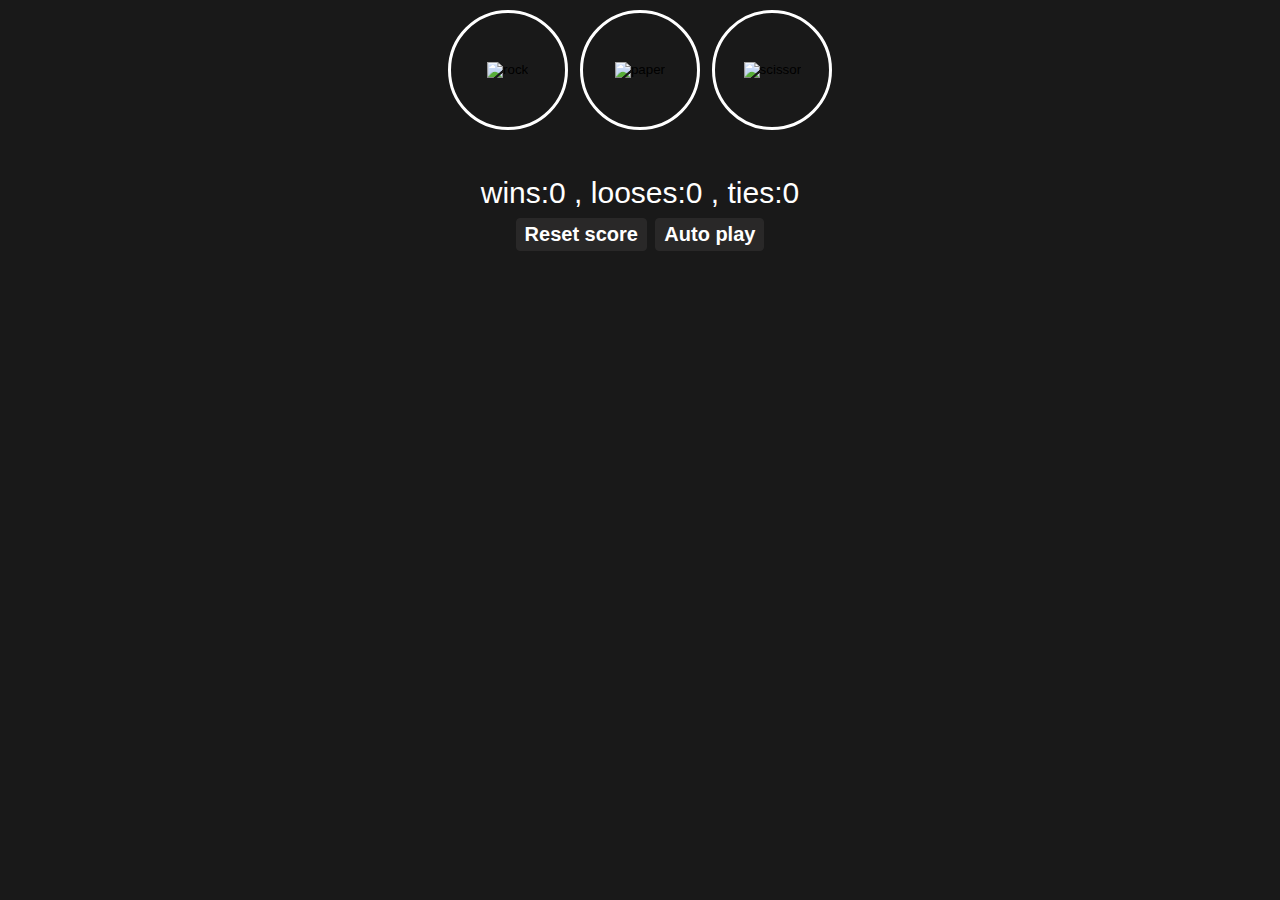
==== index.html @ 9066e289 "adding first file" ====
<!DOCTYPE html>
<html lang="en">
<head>
    <meta charset="UTF-8">
    <meta name="viewport" content="width=device-width, initial-scale=1.0">
    <title>Rock-Paper-Scissors</title>
<style>
    body{
    background-color: rgb(25,25,25);
    color:white;
    font-family:arial;
    font-size:30px;
    font-weight:bold;
    display: flex;
    align-items: center;
    justify-content: center;
}
.buttons-emoji{
    height:60px;
    width:60px;
}
.move-button{
    height:110px;
    width:110px;
    background:transparent;
    border:none;
    border:3px solid white;
    border-radius:50%;
    margin-right:10px;
    cursor:pointer;
}

.game-card{
    display:flex;
    justify-content: center;
    align-items: center;
    flex-direction:column;
}
.hand-sign-emoji{
    width:50px;
    vertical-align: middle;

}
.resultArea{
    display: flex;
    padding:12px;
}
.userMove-display,
.compMove-display,
.result-line{
    display: flex;
    align-items: center;
    /* margin:10px 8px 8px 8px; */
    margin:4px;
}
.score-line{
    margin:4px;
}
@media(max-width:393px){
    .buttons-emoji{
        height:40px;
        width:40px;
    }
    .move-button{
        height:90px;
        width:90px;
        margin:2px;
        border-radius: 50%;
    }
    body{
        font-size:20px;
    }
}
@media(min-width:500px){
    .buttons-emoji{
        height:70px;
        width:70px;
    }
    .move-button{
        height:120px;
        width:120px;
        margin:2px;
        border-radius: 50%;
    }
    
}
.score-line{
    font-weight:normal;
}
.optionsButtons > button{
    font-weight:bold;
    font-size:20px;
    border:1px solid rgb(41,40,40);
    border-radius: 4px;
    cursor:pointer;
    transition: 0.2s ease;
    color:white;
    background-color: rgb(41, 40, 40);
    position: relative;
    padding:4px 8px;
}
.optionsButtons button:hover{
    opacity: 0.8;
    /* padding: 4px; */
    /* box-shadow: 2px 2px 2px white; */
    box-shadow: 2px 2px 10px white;
    
}
</style>
</head>
<body>
    <div class="game-card">
        <div class="buttonArea">
            <button class="move-button"><img src="icons/rock-emoji.png" alt="rock" class="buttons-emoji js-rock-button"></button>
            <button class="move-button"><img src="icons/paper-emoji.png" alt="paper" class="buttons-emoji js-paper-button"></button>
            <button class="move-button"><img src="icons/scissors-emoji.png" alt="scissor" class="buttons-emoji js-scissors-button"></button>
        </div>
        <div class="resultArea">
            <div class="userMove-display">
                <div></div>
                <div></div>
            </div>
            <div class="compMove-display">
                <div></div>
                <div></div>
            </div>
        </div>
        <div class="result-line"></div>
        <div class="score-line">wins:0 , looses:0 , ties:0</div>
        <div class="optionsButtons">
            <button class="js-reset-button">Reset score</button>
            <button class="js-auto-play-button">Auto play</button>
        </div>
    </div>    
<script>
    const scores={
    wins:0,
    ties:0,
    loss:0
};

function genRandNum(){
    const rand=Math.random();
    if(rand>0 && rand<=1/3){
       return 'rock';
    }else if(rand>1/3 && rand<=2/3){
        return 'paper';
    }else{
        return 'scissors';
    }
}

let result;
    function play(userMove){
        const compMove=genRandNum();
       if(userMove==='rock'){
        if(compMove==='rock'){
            result='tie';
        }else if(compMove==='paper'){
            result='loose';
        }else{
            result='win';
        }
       }else if(userMove==='paper'){
        if(compMove==='rock'){
            result='win';
        }else if(compMove==='paper'){
            result='tie';
        }else{
            result='loose';
        }
       }else{
        if(compMove==='rock'){
            result='loose';
        }else if(compMove==='paper'){
            result='win';
        }else{
            result='tie';
        }
       }
       let faceResult;
       if(result==='win'){
            scores.wins++;
            faceResult="You won! 😄";
        }else if(result==='loose'){
           scores.loss++;
           faceResult="You lost! 😞";
        }else{
	        scores.ties++;
            faceResult="It's a tie 😊";
        }

        document.querySelector('.userMove-display').innerHTML=`<div>you</div><div><img src="icons/${userMove}-emoji.png" class="hand-sign-emoji"></div>`;

        document.querySelector('.compMove-display').innerHTML=`<div><img src="icons/${compMove}-emoji.png" class="hand-sign-emoji"></div><div>computer</div>`;

        document.querySelector('.result-line').innerHTML=`<p>${faceResult}</p>`;

        document.querySelector('.score-line').innerHTML=`<p>Wins:${scores.wins} , Looses:${scores.loss} , Ties:${scores.ties}</p>`;
  
    }
    function resetScores(){
    scores.loss=0;
    scores.wins=0;
    scores.ties=0;
    document.querySelector('.score-line').innerHTML=`<p>Wins:${scores.wins} , Looses:${scores.loss} , Ties:${scores.ties}</p>`;

    document.querySelector('.userMove-display').innerHTML=``;

    document.querySelector('.compMove-display').innerHTML=``;

    document.querySelector('.result-line').innerHTML=``;
  }
    let isplaying=false;
    let intervalId;
  function autoPlay(){
    if(!isplaying){
        intervalId= setInterval(function (){
            const playerMove=genRandNum();
            play(playerMove);
        },500);
        isplaying=true;
        document.querySelector('.js-auto-play-button').innerText=`Stop auto play`;
    }else{
        clearInterval(intervalId);
        isplaying=false;
        document.querySelector('.js-auto-play-button').innerText=`Auto play`;
    }
    
  }

    
    
    document.querySelector('.js-rock-button').addEventListener('click' , ()=> play('rock'));

    document.querySelector('.js-paper-button').addEventListener('click' , ()=> play('paper'));

    document.querySelector('.js-scissors-button').addEventListener('click' , ()=> play('scissors'));

    document.querySelector('.js-reset-button').addEventListener('click' , ()=> resetScores());

    document.querySelector('.js-auto-play-button').addEventListener('click' , ()=> autoPlay());
    
  
  

</script> 
</body>
</html>
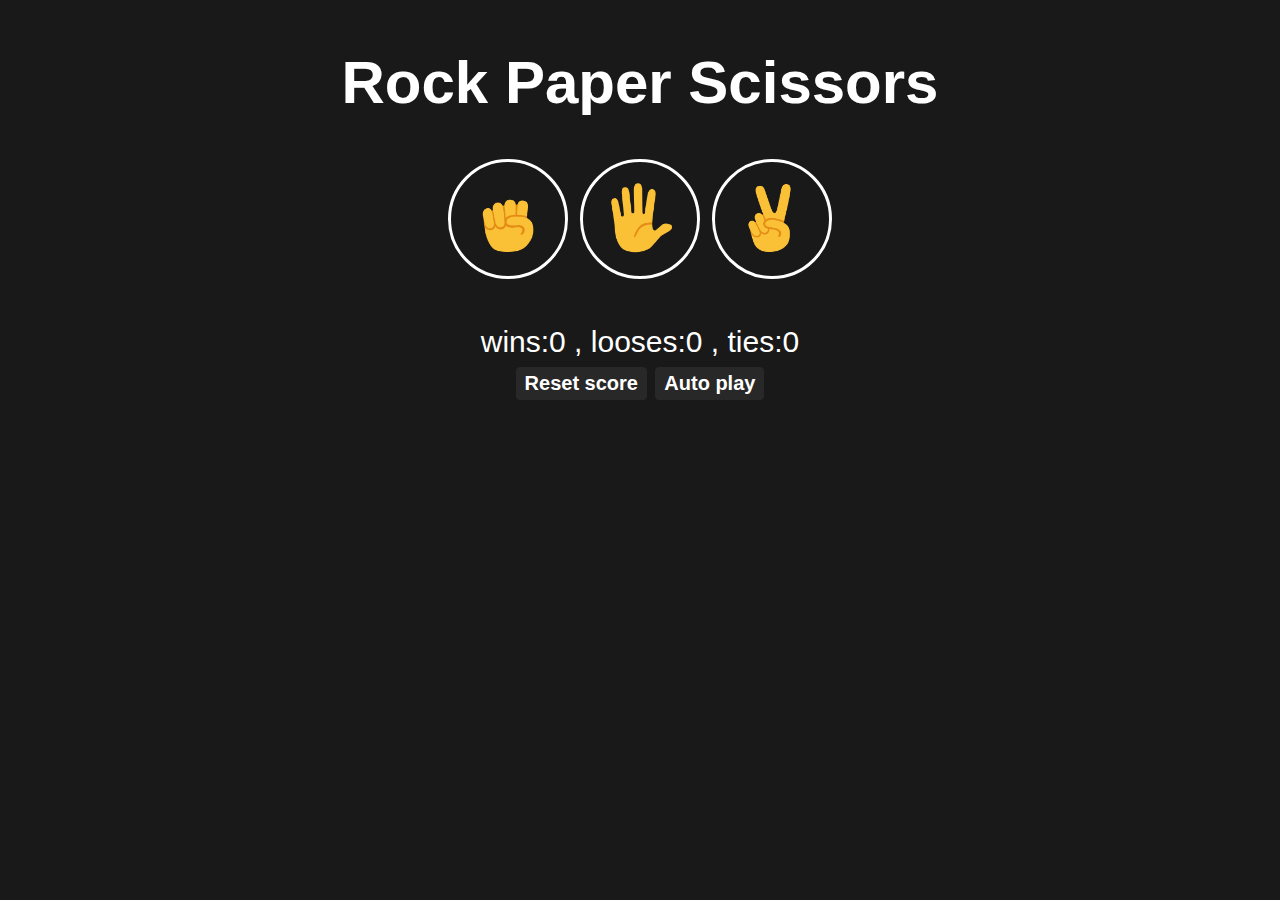
==== commit daf5cf66: "Update index.html" ====
--- a/index.html
+++ b/index.html
@@ -11,7 +11,8 @@
     font-family:arial;
     font-size:30px;
     font-weight:bold;
-    display: flex;
+    display: flex;  
+    flex-direction:column;
     align-items: center;
     justify-content: center;
 }
@@ -109,6 +110,7 @@
 </style>
 </head>
 <body>
+   <h1>Rock Paper Scissors</h1>
     <div class="game-card">
         <div class="buttonArea">
             <button class="move-button"><img src="icons/rock-emoji.png" alt="rock" class="buttons-emoji js-rock-button"></button>
@@ -246,4 +248,4 @@
 
 </script> 
 </body>
-</html>+</html>
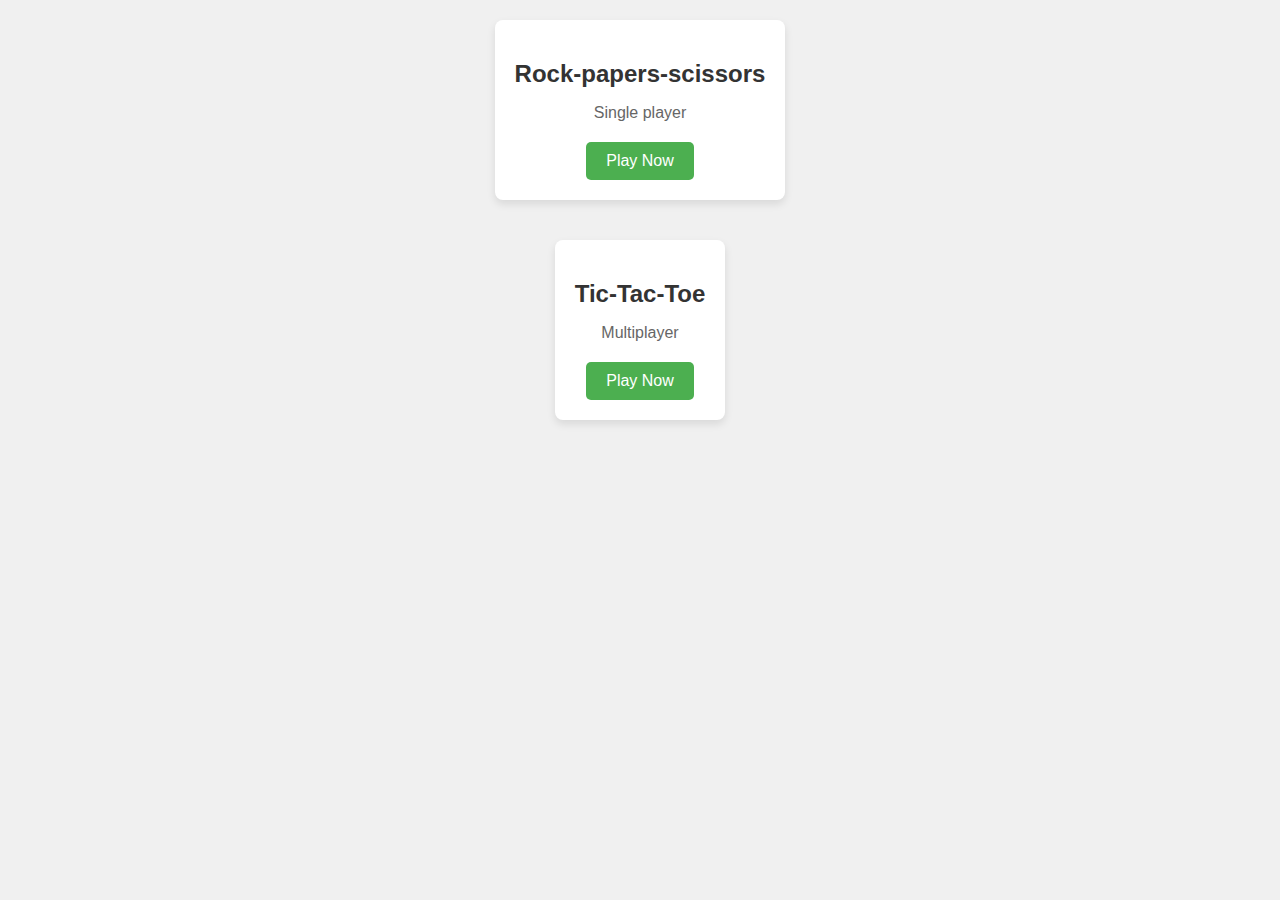
==== commit 145db27e: "Create index.html" ====
--- a/index.html
+++ b/index.html
@@ -1,251 +1,75 @@
-<!DOCTYPE html>
-<html lang="en">
-<head>
-    <meta charset="UTF-8">
-    <meta name="viewport" content="width=device-width, initial-scale=1.0">
-    <title>Rock-Paper-Scissors</title>
-<style>
-    body{
-    background-color: rgb(25,25,25);
-    color:white;
-    font-family:arial;
-    font-size:30px;
-    font-weight:bold;
-    display: flex;  
-    flex-direction:column;
-    align-items: center;
-    justify-content: center;
-}
-.buttons-emoji{
-    height:60px;
-    width:60px;
-}
-.move-button{
-    height:110px;
-    width:110px;
-    background:transparent;
-    border:none;
-    border:3px solid white;
-    border-radius:50%;
-    margin-right:10px;
-    cursor:pointer;
-}
-
-.game-card{
-    display:flex;
-    justify-content: center;
-    align-items: center;
-    flex-direction:column;
-}
-.hand-sign-emoji{
-    width:50px;
-    vertical-align: middle;
-
-}
-.resultArea{
-    display: flex;
-    padding:12px;
-}
-.userMove-display,
-.compMove-display,
-.result-line{
-    display: flex;
-    align-items: center;
-    /* margin:10px 8px 8px 8px; */
-    margin:4px;
-}
-.score-line{
-    margin:4px;
-}
-@media(max-width:393px){
-    .buttons-emoji{
-        height:40px;
-        width:40px;
-    }
-    .move-button{
-        height:90px;
-        width:90px;
-        margin:2px;
-        border-radius: 50%;
-    }
-    body{
-        font-size:20px;
-    }
-}
-@media(min-width:500px){
-    .buttons-emoji{
-        height:70px;
-        width:70px;
-    }
-    .move-button{
-        height:120px;
-        width:120px;
-        margin:2px;
-        border-radius: 50%;
-    }
-    
-}
-.score-line{
-    font-weight:normal;
-}
-.optionsButtons > button{
-    font-weight:bold;
-    font-size:20px;
-    border:1px solid rgb(41,40,40);
-    border-radius: 4px;
-    cursor:pointer;
-    transition: 0.2s ease;
-    color:white;
-    background-color: rgb(41, 40, 40);
-    position: relative;
-    padding:4px 8px;
-}
-.optionsButtons button:hover{
-    opacity: 0.8;
-    /* padding: 4px; */
-    /* box-shadow: 2px 2px 2px white; */
-    box-shadow: 2px 2px 10px white;
-    
-}
-</style>
-</head>
-<body>
-   <h1>Rock Paper Scissors</h1>
-    <div class="game-card">
-        <div class="buttonArea">
-            <button class="move-button"><img src="icons/rock-emoji.png" alt="rock" class="buttons-emoji js-rock-button"></button>
-            <button class="move-button"><img src="icons/paper-emoji.png" alt="paper" class="buttons-emoji js-paper-button"></button>
-            <button class="move-button"><img src="icons/scissors-emoji.png" alt="scissor" class="buttons-emoji js-scissors-button"></button>
-        </div>
-        <div class="resultArea">
-            <div class="userMove-display">
-                <div></div>
-                <div></div>
-            </div>
-            <div class="compMove-display">
-                <div></div>
-                <div></div>
-            </div>
-        </div>
-        <div class="result-line"></div>
-        <div class="score-line">wins:0 , looses:0 , ties:0</div>
-        <div class="optionsButtons">
-            <button class="js-reset-button">Reset score</button>
-            <button class="js-auto-play-button">Auto play</button>
-        </div>
-    </div>    
-<script>
-    const scores={
-    wins:0,
-    ties:0,
-    loss:0
-};
-
-function genRandNum(){
-    const rand=Math.random();
-    if(rand>0 && rand<=1/3){
-       return 'rock';
-    }else if(rand>1/3 && rand<=2/3){
-        return 'paper';
-    }else{
-        return 'scissors';
-    }
-}
-
-let result;
-    function play(userMove){
-        const compMove=genRandNum();
-       if(userMove==='rock'){
-        if(compMove==='rock'){
-            result='tie';
-        }else if(compMove==='paper'){
-            result='loose';
-        }else{
-            result='win';
-        }
-       }else if(userMove==='paper'){
-        if(compMove==='rock'){
-            result='win';
-        }else if(compMove==='paper'){
-            result='tie';
-        }else{
-            result='loose';
-        }
-       }else{
-        if(compMove==='rock'){
-            result='loose';
-        }else if(compMove==='paper'){
-            result='win';
-        }else{
-            result='tie';
-        }
-       }
-       let faceResult;
-       if(result==='win'){
-            scores.wins++;
-            faceResult="You won! 😄";
-        }else if(result==='loose'){
-           scores.loss++;
-           faceResult="You lost! 😞";
-        }else{
-	        scores.ties++;
-            faceResult="It's a tie 😊";
-        }
-
-        document.querySelector('.userMove-display').innerHTML=`<div>you</div><div><img src="icons/${userMove}-emoji.png" class="hand-sign-emoji"></div>`;
-
-        document.querySelector('.compMove-display').innerHTML=`<div><img src="icons/${compMove}-emoji.png" class="hand-sign-emoji"></div><div>computer</div>`;
-
-        document.querySelector('.result-line').innerHTML=`<p>${faceResult}</p>`;
-
-        document.querySelector('.score-line').innerHTML=`<p>Wins:${scores.wins} , Looses:${scores.loss} , Ties:${scores.ties}</p>`;
-  
-    }
-    function resetScores(){
-    scores.loss=0;
-    scores.wins=0;
-    scores.ties=0;
-    document.querySelector('.score-line').innerHTML=`<p>Wins:${scores.wins} , Looses:${scores.loss} , Ties:${scores.ties}</p>`;
-
-    document.querySelector('.userMove-display').innerHTML=``;
-
-    document.querySelector('.compMove-display').innerHTML=``;
-
-    document.querySelector('.result-line').innerHTML=``;
-  }
-    let isplaying=false;
-    let intervalId;
-  function autoPlay(){
-    if(!isplaying){
-        intervalId= setInterval(function (){
-            const playerMove=genRandNum();
-            play(playerMove);
-        },500);
-        isplaying=true;
-        document.querySelector('.js-auto-play-button').innerText=`Stop auto play`;
-    }else{
-        clearInterval(intervalId);
-        isplaying=false;
-        document.querySelector('.js-auto-play-button').innerText=`Auto play`;
-    }
-    
-  }
-
-    
-    
-    document.querySelector('.js-rock-button').addEventListener('click' , ()=> play('rock'));
-
-    document.querySelector('.js-paper-button').addEventListener('click' , ()=> play('paper'));
-
-    document.querySelector('.js-scissors-button').addEventListener('click' , ()=> play('scissors'));
-
-    document.querySelector('.js-reset-button').addEventListener('click' , ()=> resetScores());
-
-    document.querySelector('.js-auto-play-button').addEventListener('click' , ()=> autoPlay());
-    
-  
-  
-
-</script> 
-</body>
-</html>
+<!DOCTYPE html>
+<html lang="en">
+<head>
+<meta charset="UTF-8">
+<meta name="viewport" content="width=device-width, initial-scale=1.0">
+<title>Game Cards</title>
+<style>
+  body {
+    font-family: Arial, sans-serif;
+    background-color: #f0f0f0;
+    display: flex;
+    justify-content: center;
+    align-items: center;
+    flex-direction: column;
+    margin: 0;
+  }
+
+  .card {
+    background-color: #ffffff;
+    border-radius: 8px;
+    box-shadow: 0 4px 8px rgba(0, 0, 0, 0.1);
+    padding: 20px;
+    margin: 20px;
+    text-align: center;
+    max-width: 300px;
+    transition: transform 0.3s ease;
+  }
+
+  .card:hover {
+    transform: translateY(-5px);
+  }
+
+  .card h2 {
+    color: #333333;
+    font-size: 24px;
+    margin-bottom: 10px;
+  }
+
+  .card p {
+    color: #666666;
+    font-size: 16px;
+    margin-bottom: 20px;
+  }
+
+  .card a.button {
+    display: inline-block;
+    background-color: #4CAF50;
+    color: white;
+    text-decoration: none;
+    padding: 10px 20px;
+    border-radius: 5px;
+    transition: background-color 0.3s ease;
+  }
+
+  .card a.button:hover {
+    background-color: #45a049;
+  }
+</style>
+</head>
+<body>
+
+<div class="card">
+  <h2>Rock-papers-scissors</h2>
+  <p>Single player</p>
+  <a href="Rock-Papers-Scissors.html" class="button">Play Now</a>
+</div>
+
+<div class="card">
+  <h2>Tic-Tac-Toe</h2>
+  <p>Multiplayer</p>
+  <a href="Tic-Tac-Toe.html" class="button">Play Now</a>
+</div>
+
+</body>
+</html>
